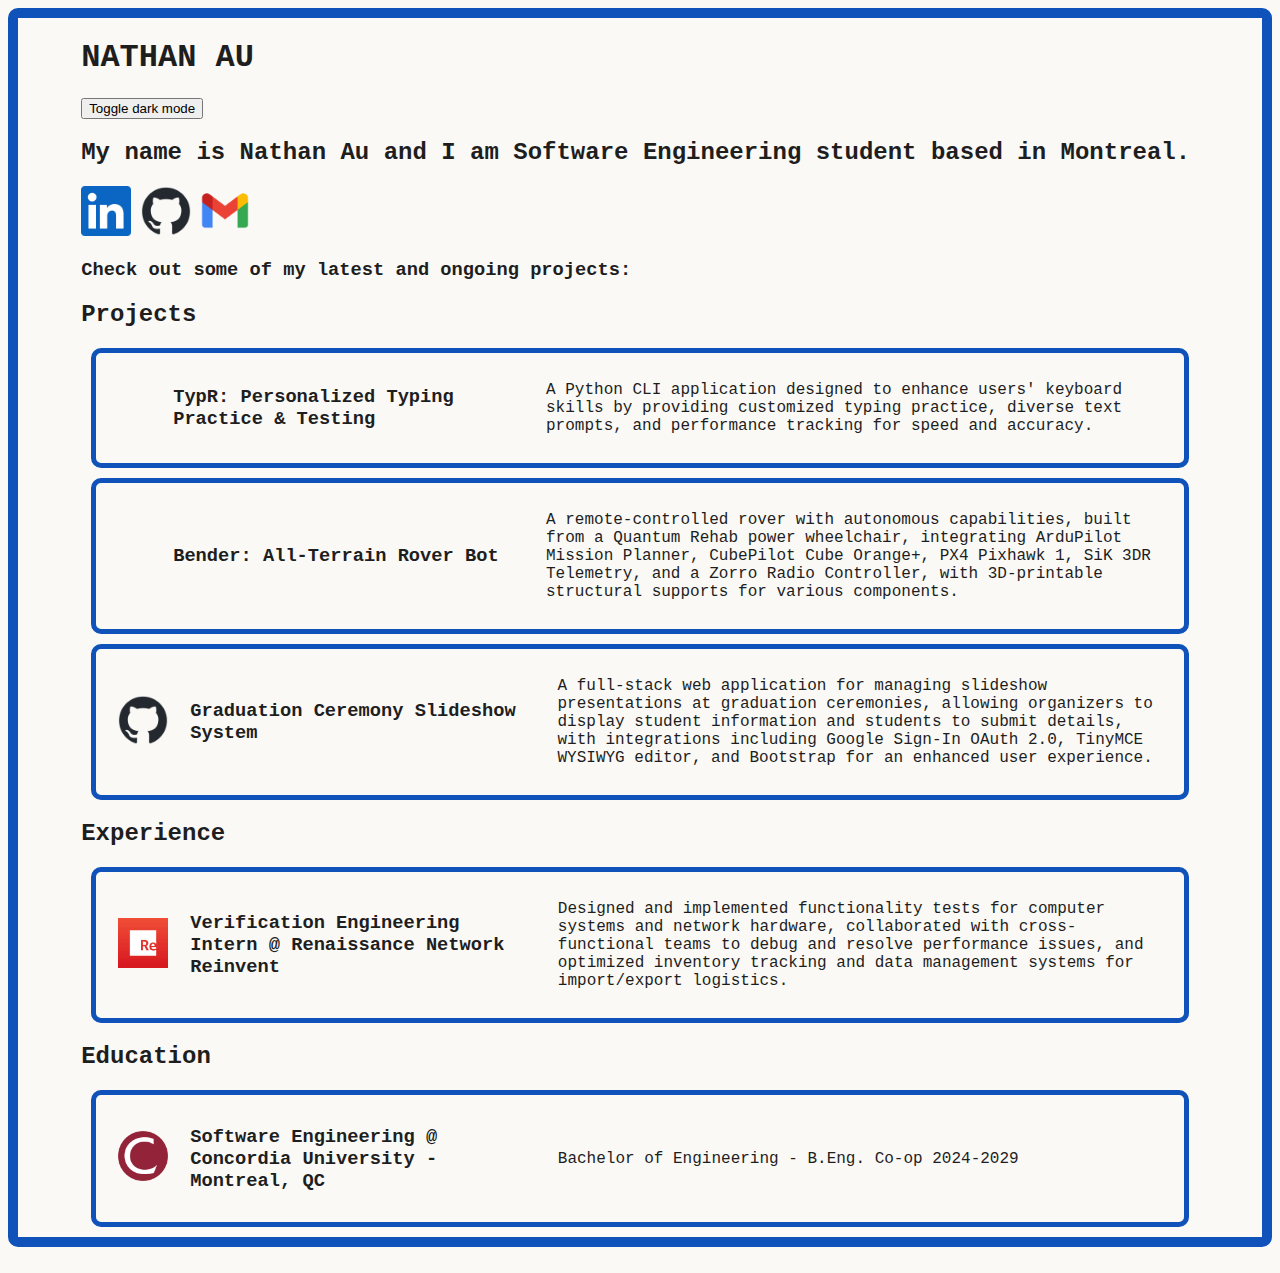
==== index.html @ 5b76ae6b "Rename home.html to index.html" ====
<!DOCTYPE html>
<html>
<head>
    <title>Nathan Au</title>
    <link rel="stylesheet" href="style.css">
    <script src="script.js"></script> 
    <link rel="icon" type="image/x-icon" href="./assets/chickengrass.png">
</head>
    <body>   
        <div class="portfolio-container">
            <div id="email-overlay" onclick="hideEmailOverlay()"></div>
            <div id="email-envelope">
                <p>Nathan Au</p>
                <p>im.nathanau@gmail.com</p>
                <p>Montreal, Quebec, Canada</p>
            </div>
        
            <h1>NATHAN AU</h1> 
            <button class="" onclick="toggleDarkMode()">Toggle dark mode</button>

            <h2>My name is Nathan Au and I am Software Engineering student based in Montreal.</h2>
        
            
            <a class="logo-link" href="https://www.linkedin.com/in/-nathanau/" target="_blank">
                <img class="logo" src="./assets/linkedin_logo.png" alt="LinkedIn">
            </a>
            <a class="logo-link" href="https://github.com/nathan-au" target="_blank">
                <img class="logo invertible-logo" src="./assets/github_logo.png" alt="GitHub">
            </a>
            <a onclick="showEmailOverlay()">
                <img class="logo" src="./assets/gmail_logo.png" alt="Gmail">
            </a>
            <!-- <hr> -->            
             
            <h3>Check out some of my latest and ongoing projects:</h3>

            <h2>Projects</h2>
            <div class="card">
                <table>
                    <tr>
                        <td class="logo-table-cell">
                            <!-- <a href="https://github.com/nathan-au/grad-d" target="_blank">
                                <img class="logo invertible-logo" src="./assets/github_logo.png" alt="GitHub">
                            </a> -->
                        </td>
                        <td class="title-table-cell">
                            <h3>TypR: Personalized Typing Practice & Testing</h3>

                        </td>
                        <td class="description-table-cell">
                            <p>A Python CLI application designed to enhance users' keyboard skills by providing customized typing practice, diverse text prompts, and performance tracking for speed and accuracy.</p>
                        </td>
                    </tr>
                </table>
            </div>
            <div class="card">
                <table>
                    <tr>
                        <td class="logo-table-cell">
                            <!-- <a href="https://github.com/nathan-au/grad-d" target="_blank">
                                <img class="logo invertible-logo" src="./assets/github_logo.png" alt="GitHub">
                            </a> -->
                        </td>
                        <td class="title-table-cell">
                            <h3>Bender: All-Terrain Rover Bot</h3>

                        </td>
                        <td class="description-table-cell">
                            <p>A remote-controlled rover with autonomous capabilities, built from a Quantum Rehab power wheelchair, integrating ArduPilot Mission Planner, CubePilot Cube Orange+, PX4 Pixhawk 1, SiK 3DR Telemetry, and a Zorro Radio Controller, with 3D-printable structural supports for various components.</p>
                        </td>
                    </tr>
                </table>
            </div>
            <div class="card">
                <table>
                    <tr>
                        <td class="logo-table-cell">
                            <a href="https://github.com/nathan-au/grad-d" target="_blank">
                                <img class="logo invertible-logo" src="./assets/github_logo.png" alt="GitHub">
                            </a>
                        </td>
                        <td class="title-table-cell">
                            <h3>Graduation Ceremony Slideshow System</h3>

                        </td>
                        <td class="description-table-cell">
                            <p>A full-stack web application for managing slideshow presentations at graduation ceremonies, allowing organizers to display student information and students to submit details, with integrations including Google Sign-In OAuth 2.0, TinyMCE WYSIWYG editor, and Bootstrap for an enhanced user experience.</p>
                        </td>
                    </tr>
                </table>
                
                
            </div>

            <h2>Experience</h2>
            <div class="card">
                <table>
                    <tr>
                        <td class="logo-table-cell">
                            <img class="logo" src="./assets/renRNS_logo.jpg" alt="Renaissance Network Reinvent">
                        </td>
                        <td class="title-table-cell">
                            <h3>Verification Engineering Intern @ Renaissance Network Reinvent</h3>
                        </td>
                        <td class="description-table-cell">
                            <p>Designed and implemented functionality tests for computer systems and network hardware, collaborated with cross-functional teams to debug and resolve performance issues, and optimized inventory tracking and data management systems for import/export logistics.</p>
                        </td>
                    </tr>
                </table>
            </div>

            
            <h2>Education</h2>
            <div class="card">
                <table>
                    <tr>
                        <td class="logo-table-cell">
                            <img class="logo" src="./assets/concordia_logo.png" alt="Concordia University">
                        </td>
                        <td class="title-table-cell">
                            <h3>Software Engineering @ Concordia University - Montreal, QC</h3>
                        </td>
                        <td class="description-table-cell">
                            <p>Bachelor of Engineering - B.Eng. Co-op 2024-2029</p>
                        </td>
                    </tr>
                </table>
            </div>

            

        </div>         
        
    </body>
</html>
---- style.css ----
body {
    font-family: "Lucida Console", monospace;
    background-color: #FAF9F6; 
    color: #1E1E1E;
    /* transition: background-color 1s ease, color 1s ease; */

}



body.overlay-active *:not(#email-overlay):not(#email-envelope) {
    pointer-events: none;
    transition: 0s;
    user-select: none;

}

body.overlay-active{
    overflow: hidden;
}

.portfolio-container {
    padding-left: 5%;
    padding-right: 5%;
    border: 10px solid #0F52BA;
    border-radius: 10px;

}

.body-dark-mode {
    background-color: #1E1E1E;
    color: #FAF9F6;


}

.invert-colors {
    filter: invert(100%);

}

.logo-link {
    text-decoration: none;
}

.card {
    border: 5px solid #0F52BA;
    margin: 10px;
    padding-left: 10px;
    padding-right: 10px;
    transition: 0.5s;
    border-radius: 10px;
    /* transition: background-color 1s ease, color 1s ease; */


}

.container-dark-mode {
    border: 5px solid #FAF9F6;

}

.card:hover {
    /* border: 10px solid red; */
    transform: scale(1.025);
}

.email-button {
    border: none;
    background-color: transparent;
    cursor: pointer;
}

#email-envelope {
    position: fixed;
    /* padding: 200px; */
    background-color: #FAF9F6;
    border: 5px solid #0F52BA;
    color: #1E1E1E;
    border-radius: 10px;
    display: none;
    top: 50%;
    left: 50%;    
    transform: translate(-50%, -50%);
    pointer-events: auto;
    user-select: all;
    width: 50%;
    height: 30%;
    padding: 20px;
    text-align: center;


}

.logo {
    width: 50px;
    height: 50px;
    transition: 0.5s;
    cursor: pointer;

    
}
.logo:hover {
    transform: scale(1.1);
}
/* .logo:active {
    transition: none;
    transform: scale(1);
} */
/* hr {
    border: 3px solid #1E1E1E;
} */

td {
    padding: 10px;
}

.logo-table-cell {
    width: 5%;
}
.title-table-cell {
    width: 35%;
}
.description-table-cell {
    width: 60%;
}

#email-overlay {
    position: fixed;
    width: 100%;
    height: 100%;
    top: 0;
    left: 0;
    background-color: rgba(0,0,0,0.5);
    display: none;
    pointer-events: auto;
    user-select: auto;
}
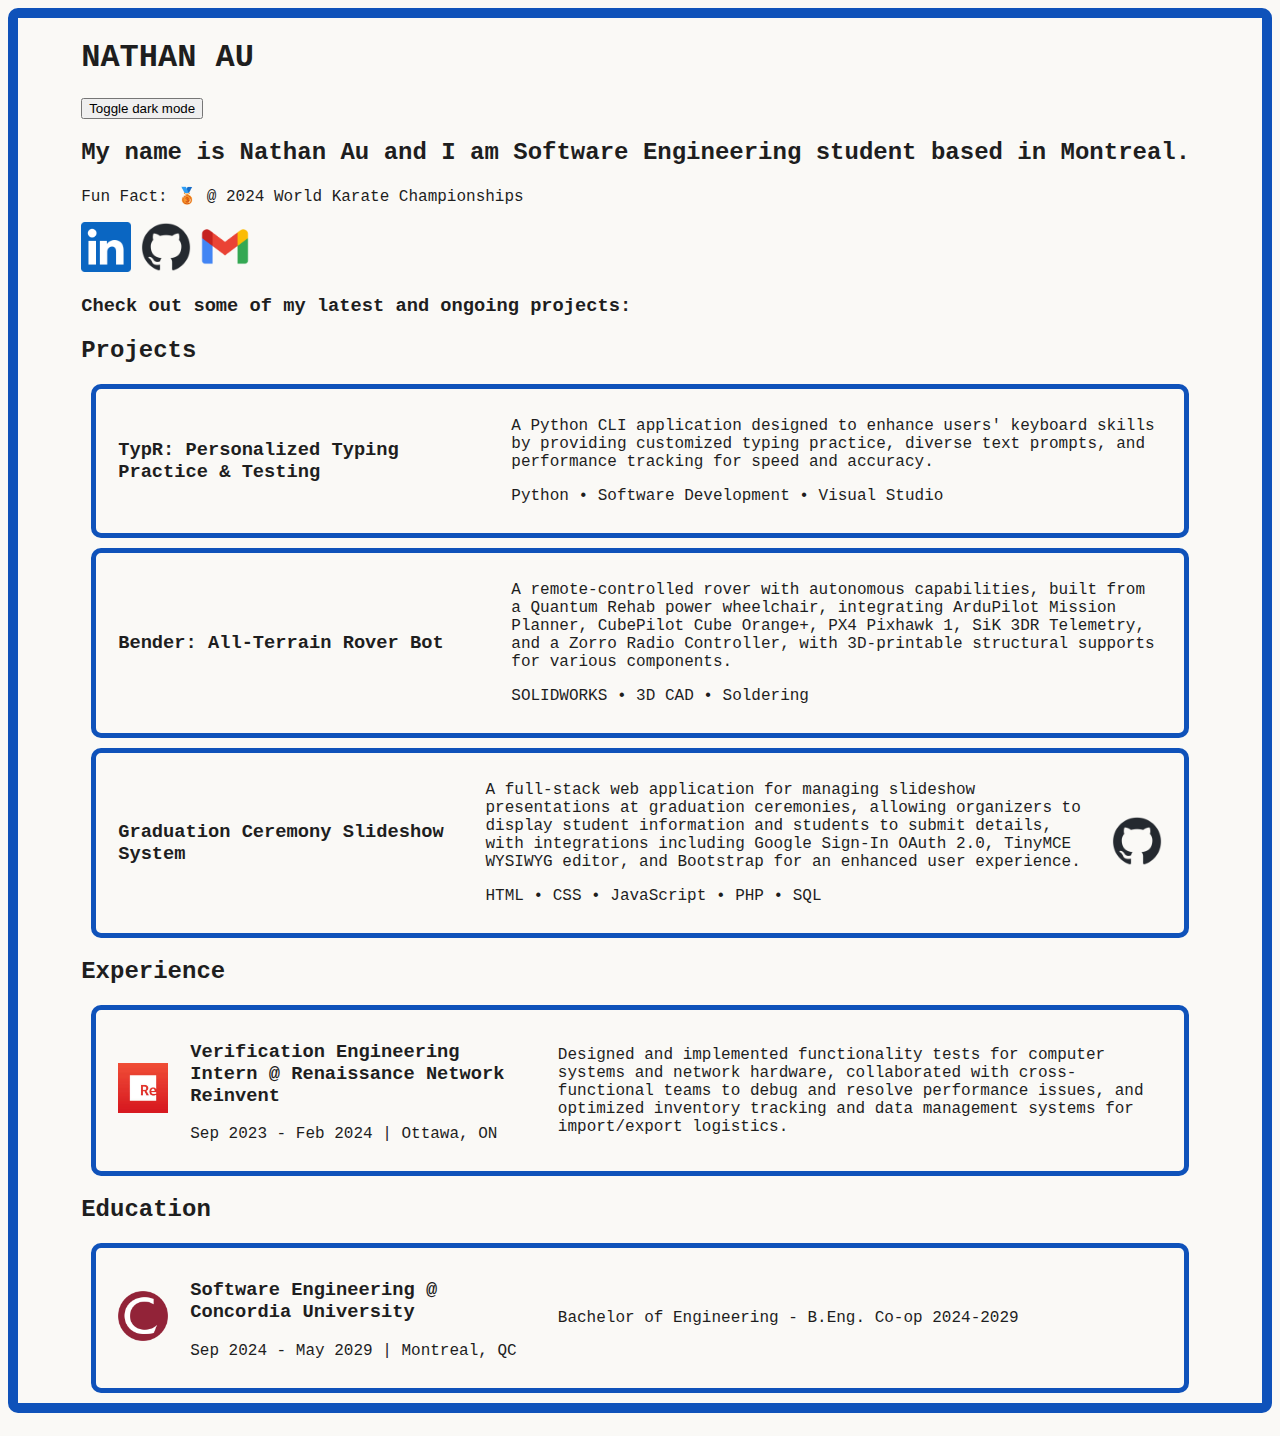
==== commit a2efbd42: "sync" ====
--- a/index.html
+++ b/index.html
@@ -19,36 +19,31 @@
             <button class="" onclick="toggleDarkMode()">Toggle dark mode</button>
 
             <h2>My name is Nathan Au and I am Software Engineering student based in Montreal.</h2>
+            <p>Fun Fact: 🥉 @ 2024 World Karate Championships</p>
         
             
             <a class="logo-link" href="https://www.linkedin.com/in/-nathanau/" target="_blank">
-                <img class="logo" src="./assets/linkedin_logo.png" alt="LinkedIn">
+                <img class="logo clickable-logo" src="./assets/linkedin_logo.png" alt="LinkedIn">
             </a>
             <a class="logo-link" href="https://github.com/nathan-au" target="_blank">
-                <img class="logo invertible-logo" src="./assets/github_logo.png" alt="GitHub">
+                <img class="logo invertible-logo clickable-logo" src="./assets/github_logo.png" alt="GitHub">
             </a>
             <a onclick="showEmailOverlay()">
-                <img class="logo" src="./assets/gmail_logo.png" alt="Gmail">
+                <img class="logo clickable-logo" src="./assets/gmail_logo.png" alt="Gmail">
             </a>
-            <!-- <hr> -->            
-             
+
             <h3>Check out some of my latest and ongoing projects:</h3>
 
             <h2>Projects</h2>
             <div class="card">
                 <table>
                     <tr>
-                        <td class="logo-table-cell">
-                            <!-- <a href="https://github.com/nathan-au/grad-d" target="_blank">
-                                <img class="logo invertible-logo" src="./assets/github_logo.png" alt="GitHub">
-                            </a> -->
-                        </td>
                         <td class="title-table-cell">
                             <h3>TypR: Personalized Typing Practice & Testing</h3>
-
                         </td>
                         <td class="description-table-cell">
                             <p>A Python CLI application designed to enhance users' keyboard skills by providing customized typing practice, diverse text prompts, and performance tracking for speed and accuracy.</p>
+                            <p>Python &bull; Software Development &bull; Visual Studio</p>
                         </td>
                     </tr>
                 </table>
@@ -56,17 +51,14 @@
             <div class="card">
                 <table>
                     <tr>
-                        <td class="logo-table-cell">
-                            <!-- <a href="https://github.com/nathan-au/grad-d" target="_blank">
-                                <img class="logo invertible-logo" src="./assets/github_logo.png" alt="GitHub">
-                            </a> -->
-                        </td>
+                        
                         <td class="title-table-cell">
                             <h3>Bender: All-Terrain Rover Bot</h3>
 
                         </td>
                         <td class="description-table-cell">
                             <p>A remote-controlled rover with autonomous capabilities, built from a Quantum Rehab power wheelchair, integrating ArduPilot Mission Planner, CubePilot Cube Orange+, PX4 Pixhawk 1, SiK 3DR Telemetry, and a Zorro Radio Controller, with 3D-printable structural supports for various components.</p>
+                            <p>SOLIDWORKS &bull; 3D CAD &bull; Soldering</p>
                         </td>
                     </tr>
                 </table>
@@ -74,17 +66,19 @@
             <div class="card">
                 <table>
                     <tr>
-                        <td class="logo-table-cell">
-                            <a href="https://github.com/nathan-au/grad-d" target="_blank">
-                                <img class="logo invertible-logo" src="./assets/github_logo.png" alt="GitHub">
-                            </a>
-                        </td>
+                        
                         <td class="title-table-cell">
                             <h3>Graduation Ceremony Slideshow System</h3>
 
                         </td>
                         <td class="description-table-cell">
                             <p>A full-stack web application for managing slideshow presentations at graduation ceremonies, allowing organizers to display student information and students to submit details, with integrations including Google Sign-In OAuth 2.0, TinyMCE WYSIWYG editor, and Bootstrap for an enhanced user experience.</p>
+                            <p>HTML &bull; CSS &bull; JavaScript &bull; PHP &bull; SQL</p>
+                        </td>
+                        <td class="logo-table-cell">
+                            <a href="https://github.com/nathan-au/grad-d" target="_blank">
+                                <img class="logo invertible-logo" src="./assets/github_logo.png" alt="GitHub">
+                            </a>
                         </td>
                     </tr>
                 </table>
@@ -101,6 +95,9 @@
                         </td>
                         <td class="title-table-cell">
                             <h3>Verification Engineering Intern @ Renaissance Network Reinvent</h3>
+                            <p>Sep 2023 - Feb 2024 | Ottawa, ON</p>
+
+
                         </td>
                         <td class="description-table-cell">
                             <p>Designed and implemented functionality tests for computer systems and network hardware, collaborated with cross-functional teams to debug and resolve performance issues, and optimized inventory tracking and data management systems for import/export logistics.</p>
@@ -118,7 +115,8 @@
                             <img class="logo" src="./assets/concordia_logo.png" alt="Concordia University">
                         </td>
                         <td class="title-table-cell">
-                            <h3>Software Engineering @ Concordia University - Montreal, QC</h3>
+                            <h3>Software Engineering @ Concordia University</h3>
+                            <p>Sep 2024 - May 2029 | Montreal, QC</p>
                         </td>
                         <td class="description-table-cell">
                             <p>Bachelor of Engineering - B.Eng. Co-op 2024-2029</p>
--- a/style.css
+++ b/style.css
@@ -61,14 +61,8 @@
 }
 
 .card:hover {
-    /* border: 10px solid red; */
+    border: 10px solid red;
     transform: scale(1.025);
-}
-
-.email-button {
-    border: none;
-    background-color: transparent;
-    cursor: pointer;
 }
 
 #email-envelope {
@@ -96,20 +90,12 @@
     width: 50px;
     height: 50px;
     transition: 0.5s;
-    cursor: pointer;
+    cursor: pointer;    
+}
+.clickable-logo:hover{
+    transform: scale(1.1);
 
-    
 }
-.logo:hover {
-    transform: scale(1.1);
-}
-/* .logo:active {
-    transition: none;
-    transform: scale(1);
-} */
-/* hr {
-    border: 3px solid #1E1E1E;
-} */
 
 td {
     padding: 10px;
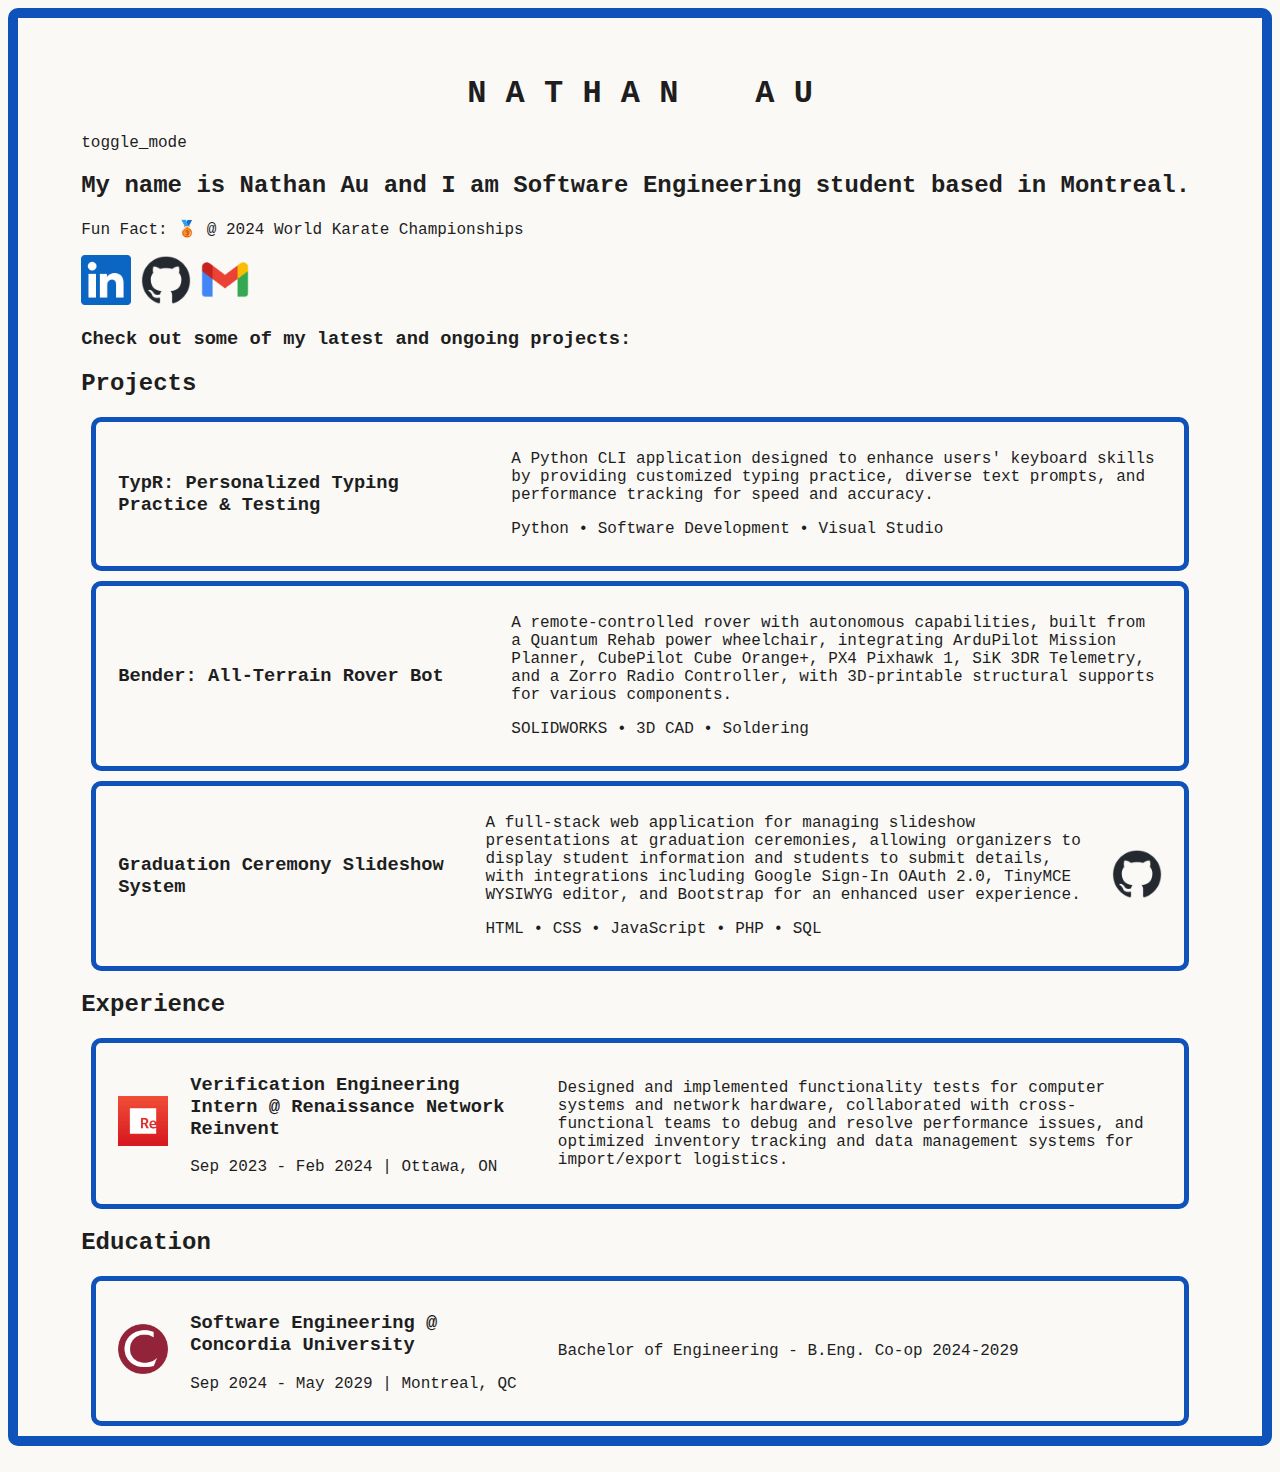
==== commit 01adf06a: "commit" ====
--- a/index.html
+++ b/index.html
@@ -14,12 +14,13 @@
                 <p>im.nathanau@gmail.com</p>
                 <p>Montreal, Quebec, Canada</p>
             </div>
-        
-            <h1>NATHAN AU</h1> 
-            <button class="" onclick="toggleDarkMode()">Toggle dark mode</button>
+            <br>
+            <br>
+            <h1 style="text-align: center;">N A T H A N&nbsp; &nbsp; A U</h1> 
+            <a class="dark-mode-toggle" onclick="toggleDarkMode()">toggle_mode</a>
 
             <h2>My name is Nathan Au and I am Software Engineering student based in Montreal.</h2>
-            <p>Fun Fact: 🥉 @ 2024 World Karate Championships</p>
+            <p >Fun Fact: 🥉 @ 2024 World Karate Championships</p>
         
             
             <a class="logo-link" href="https://www.linkedin.com/in/-nathanau/" target="_blank">
@@ -77,7 +78,7 @@
                         </td>
                         <td class="logo-table-cell">
                             <a href="https://github.com/nathan-au/grad-d" target="_blank">
-                                <img class="logo invertible-logo" src="./assets/github_logo.png" alt="GitHub">
+                                <img class="logo clickable-logo invertible-logo" src="./assets/github_logo.png" alt="GitHub">
                             </a>
                         </td>
                     </tr>
--- a/style.css
+++ b/style.css
@@ -2,21 +2,15 @@
     font-family: "Lucida Console", monospace;
     background-color: #FAF9F6; 
     color: #1E1E1E;
-    /* transition: background-color 1s ease, color 1s ease; */
+    transition: background-color 1s ease, color 1s ease;
 
 }
 
+.body-dark-mode {
+    background-color: #1E1E1E;
+    color: #FAF9F6;
+    transition: background-color 1s ease, color 1s ease;
 
-
-body.overlay-active *:not(#email-overlay):not(#email-envelope) {
-    pointer-events: none;
-    transition: 0s;
-    user-select: none;
-
-}
-
-body.overlay-active{
-    overflow: hidden;
 }
 
 .portfolio-container {
@@ -27,74 +21,60 @@
 
 }
 
-.body-dark-mode {
-    background-color: #1E1E1E;
-    color: #FAF9F6;
+.invert-colors {
+    filter: invert(100%);
+}
 
 
-}
-
-.invert-colors {
-    filter: invert(100%);
-
-}
-
-.logo-link {
-    text-decoration: none;
-}
 
 .card {
     border: 5px solid #0F52BA;
     margin: 10px;
     padding-left: 10px;
     padding-right: 10px;
-    transition: 0.5s;
+    /* transition: 0.5s; */
     border-radius: 10px;
-    /* transition: background-color 1s ease, color 1s ease; */
-
+    
+    /* animation-name: blackWhite;
+    animation-iteration-count: infinite;
+    animation-duration: 5s; */
 
 }
 
-.container-dark-mode {
-    border: 5px solid #FAF9F6;
+/* @keyframes blackWhite {  
+    from {  
+        border-color: #0F52BA;  
+    }
+    to {  
+        border-color: #c019a7;  
+    }
+} */
 
+.card-dark-mode {
+    /* border: 5px solid #FAF9F6; */
 }
 
 .card:hover {
-    border: 10px solid red;
     transform: scale(1.025);
-}
-
-#email-envelope {
-    position: fixed;
-    /* padding: 200px; */
-    background-color: #FAF9F6;
-    border: 5px solid #0F52BA;
-    color: #1E1E1E;
-    border-radius: 10px;
-    display: none;
-    top: 50%;
-    left: 50%;    
-    transform: translate(-50%, -50%);
-    pointer-events: auto;
-    user-select: all;
-    width: 50%;
-    height: 30%;
-    padding: 20px;
-    text-align: center;
-
-
 }
 
 .logo {
     width: 50px;
     height: 50px;
     transition: 0.5s;
-    cursor: pointer;    
+
 }
 .clickable-logo:hover{
+
+    cursor: pointer;    
     transform: scale(1.1);
+}
+.logo-link {
+    text-decoration: none;
+}
 
+.dark-mode-toggle {
+    
 }
 
 td {
@@ -121,4 +101,34 @@
     display: none;
     pointer-events: auto;
     user-select: auto;
-}+}
+
+#email-envelope {
+    position: fixed;
+    background-color: #FAF9F6;
+    border: 5px solid #0F52BA;
+    color: #1E1E1E;
+    border-radius: 10px;
+    display: none;
+    top: 50%;
+    left: 50%;    
+    transform: translate(-50%, -50%);
+    pointer-events: auto;
+    user-select: all;
+    width: 50%;
+    height: 30%;
+    padding: 20px;
+    text-align: center;
+}
+
+body.email-overlay-active *:not(#email-overlay):not(#email-envelope) {
+    pointer-events: none;
+    transition: 0s;
+    user-select: none;
+
+}
+
+body.email-overlay-active{
+    overflow: hidden;
+}
+
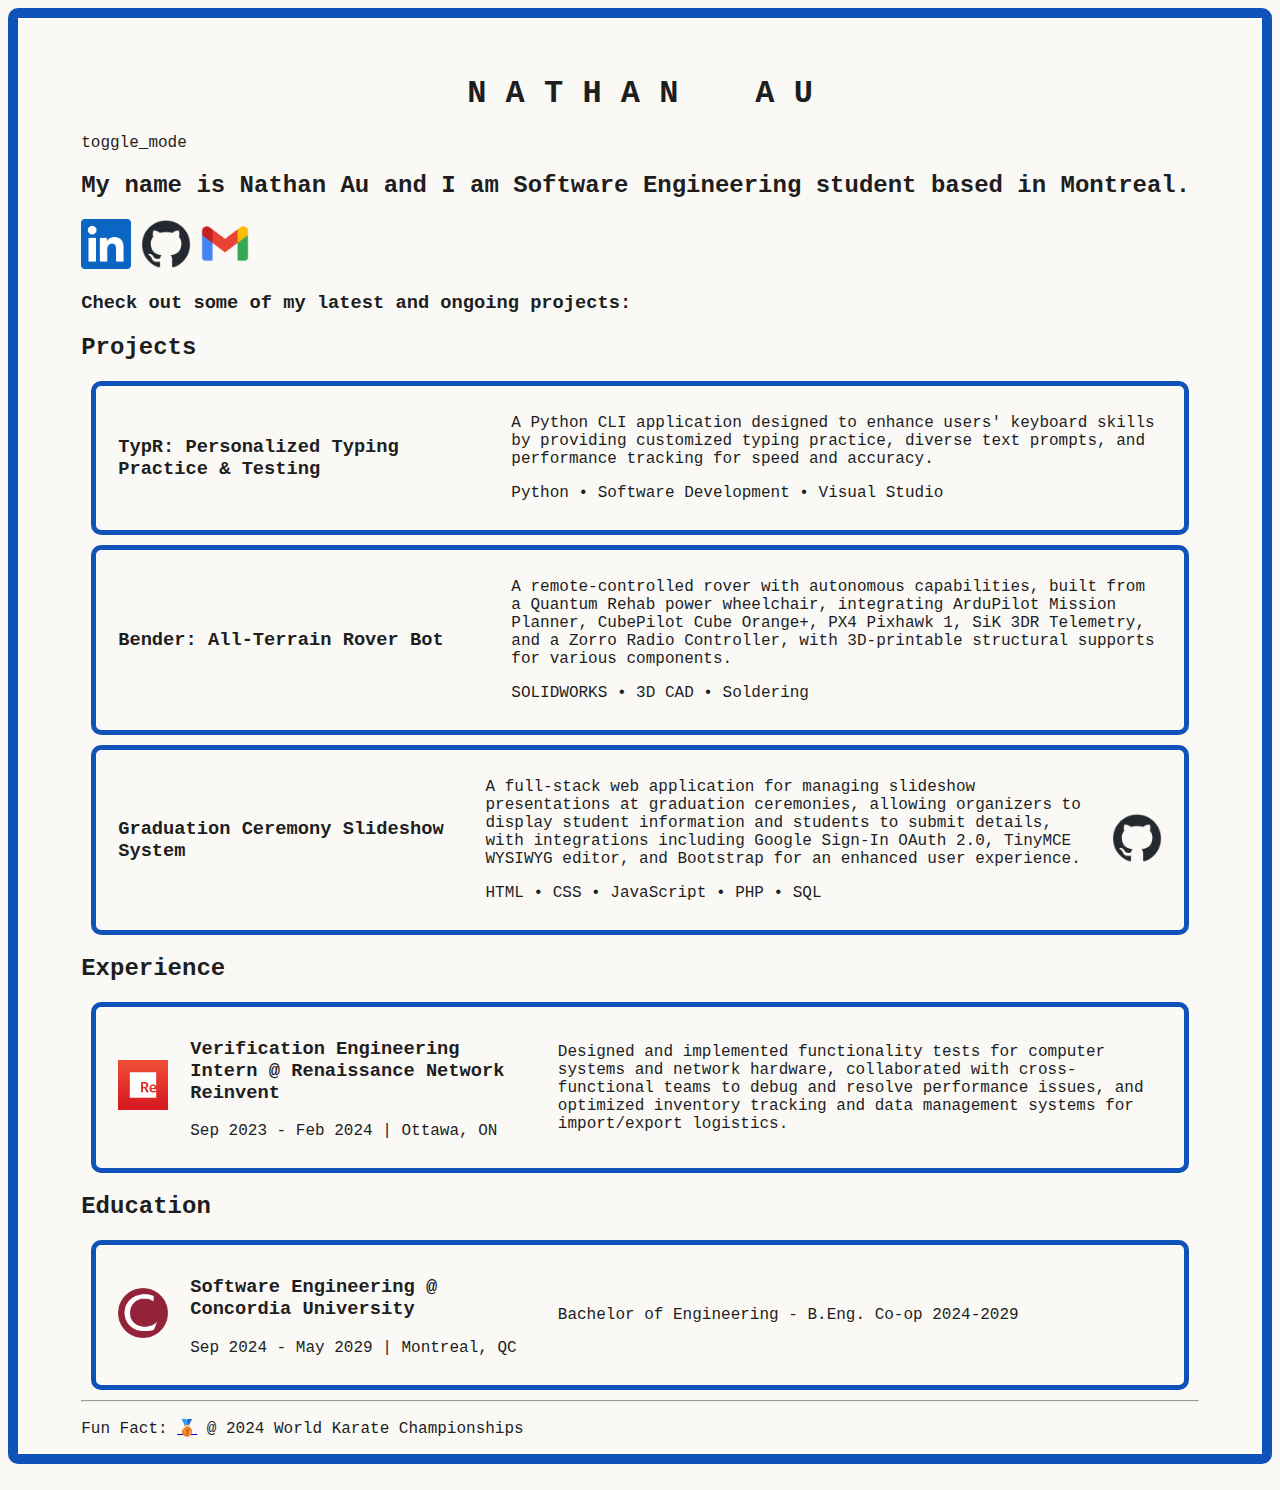
==== commit 58c8fb49: "push" ====
--- a/index.html
+++ b/index.html
@@ -20,7 +20,6 @@
             <a class="dark-mode-toggle" onclick="toggleDarkMode()">toggle_mode</a>
 
             <h2>My name is Nathan Au and I am Software Engineering student based in Montreal.</h2>
-            <p >Fun Fact: 🥉 @ 2024 World Karate Championships</p>
         
             
             <a class="logo-link" href="https://www.linkedin.com/in/-nathanau/" target="_blank">
@@ -125,8 +124,9 @@
                     </tr>
                 </table>
             </div>
+            <hr>
+            <p>Fun Fact: <a href="./assets/worlds.jpg" target="_blank">🥉</a> @ 2024 World Karate Championships</p>
 
-            
 
         </div>         
         
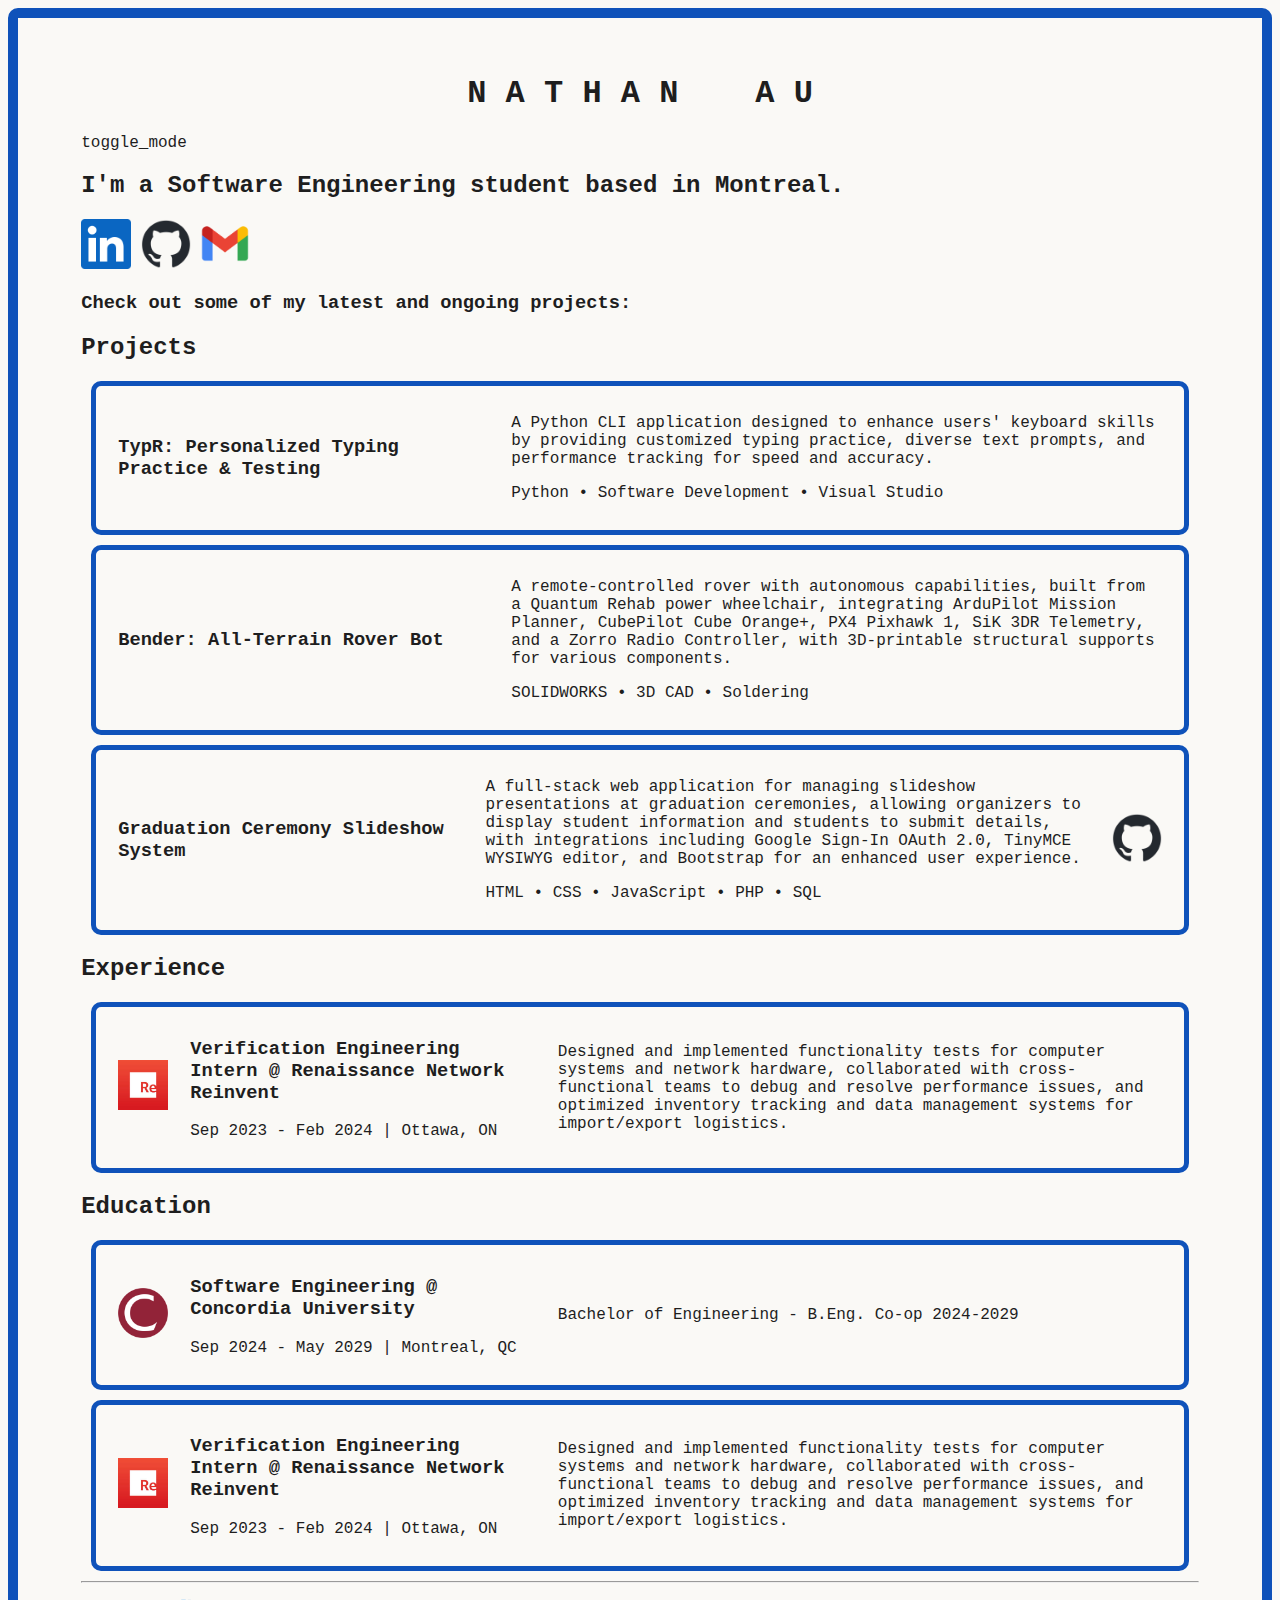
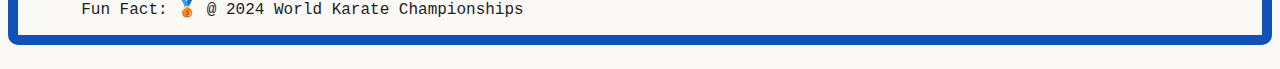
==== commit a4532b12: "changes" ====
--- a/index.html
+++ b/index.html
@@ -17,15 +17,15 @@
             <br>
             <br>
             <h1 style="text-align: center;">N A T H A N&nbsp; &nbsp; A U</h1> 
-            <a class="dark-mode-toggle" onclick="toggleDarkMode()">toggle_mode</a>
+            <a onclick="toggleDarkMode()">toggle_mode</a>
 
-            <h2>My name is Nathan Au and I am Software Engineering student based in Montreal.</h2>
+            <h2>I'm a Software Engineering student based in Montreal.</h2>
         
             
-            <a class="logo-link" href="https://www.linkedin.com/in/-nathanau/" target="_blank">
+            <a class="remove-text-decoration" href="https://www.linkedin.com/in/-nathanau/" target="_blank">
                 <img class="logo clickable-logo" src="./assets/linkedin_logo.png" alt="LinkedIn">
             </a>
-            <a class="logo-link" href="https://github.com/nathan-au" target="_blank">
+            <a class="remove-text-decoration" href="https://github.com/nathan-au" target="_blank">
                 <img class="logo invertible-logo clickable-logo" src="./assets/github_logo.png" alt="GitHub">
             </a>
             <a onclick="showEmailOverlay()">
@@ -51,10 +51,8 @@
             <div class="card">
                 <table>
                     <tr>
-                        
                         <td class="title-table-cell">
                             <h3>Bender: All-Terrain Rover Bot</h3>
-
                         </td>
                         <td class="description-table-cell">
                             <p>A remote-controlled rover with autonomous capabilities, built from a Quantum Rehab power wheelchair, integrating ArduPilot Mission Planner, CubePilot Cube Orange+, PX4 Pixhawk 1, SiK 3DR Telemetry, and a Zorro Radio Controller, with 3D-printable structural supports for various components.</p>
@@ -66,10 +64,8 @@
             <div class="card">
                 <table>
                     <tr>
-                        
                         <td class="title-table-cell">
                             <h3>Graduation Ceremony Slideshow System</h3>
-
                         </td>
                         <td class="description-table-cell">
                             <p>A full-stack web application for managing slideshow presentations at graduation ceremonies, allowing organizers to display student information and students to submit details, with integrations including Google Sign-In OAuth 2.0, TinyMCE WYSIWYG editor, and Bootstrap for an enhanced user experience.</p>
@@ -82,8 +78,6 @@
                         </td>
                     </tr>
                 </table>
-                
-                
             </div>
 
             <h2>Experience</h2>
@@ -96,8 +90,6 @@
                         <td class="title-table-cell">
                             <h3>Verification Engineering Intern @ Renaissance Network Reinvent</h3>
                             <p>Sep 2023 - Feb 2024 | Ottawa, ON</p>
-
-
                         </td>
                         <td class="description-table-cell">
                             <p>Designed and implemented functionality tests for computer systems and network hardware, collaborated with cross-functional teams to debug and resolve performance issues, and optimized inventory tracking and data management systems for import/export logistics.</p>
@@ -105,7 +97,6 @@
                     </tr>
                 </table>
             </div>
-
             
             <h2>Education</h2>
             <div class="card">
@@ -124,11 +115,24 @@
                     </tr>
                 </table>
             </div>
+            <div class="card">
+                <table>
+                    <tr>
+                        <td class="logo-table-cell">
+                            <img class="logo" src="./assets/renRNS_logo.jpg" alt="Renaissance Network Reinvent">
+                        </td>
+                        <td class="title-table-cell">
+                            <h3>Verification Engineering Intern @ Renaissance Network Reinvent</h3>
+                            <p>Sep 2023 - Feb 2024 | Ottawa, ON</p>
+                        </td>
+                        <td class="description-table-cell">
+                            <p>Designed and implemented functionality tests for computer systems and network hardware, collaborated with cross-functional teams to debug and resolve performance issues, and optimized inventory tracking and data management systems for import/export logistics.</p>
+                        </td>
+                    </tr>
+                </table>
+            </div>
             <hr>
-            <p>Fun Fact: <a href="./assets/worlds.jpg" target="_blank">🥉</a> @ 2024 World Karate Championships</p>
-
-
+            <p>Fun Fact: <a class="remove-text-decoration" href="./assets/worlds.jpg" target="_blank">🥉</a> @ 2024 World Karate Championships</p>
         </div>         
-        
     </body>
 </html>
--- a/style.css
+++ b/style.css
@@ -3,7 +3,6 @@
     background-color: #FAF9F6; 
     color: #1E1E1E;
     transition: background-color 1s ease, color 1s ease;
-
 }
 
 .body-dark-mode {
@@ -24,8 +23,6 @@
 .invert-colors {
     filter: invert(100%);
 }
-
-
 
 .card {
     border: 5px solid #0F52BA;
@@ -50,9 +47,7 @@
     }
 } */
 
-.card-dark-mode {
-    /* border: 5px solid #FAF9F6; */
-}
+
 
 .card:hover {
     transform: scale(1.025);
@@ -69,12 +64,8 @@
     cursor: pointer;    
     transform: scale(1.1);
 }
-.logo-link {
+.remove-text-decoration {
     text-decoration: none;
-}
-
-.dark-mode-toggle {
-    
 }
 
 td {
@@ -125,10 +116,8 @@
     pointer-events: none;
     transition: 0s;
     user-select: none;
-
 }
 
 body.email-overlay-active{
     overflow: hidden;
 }
-
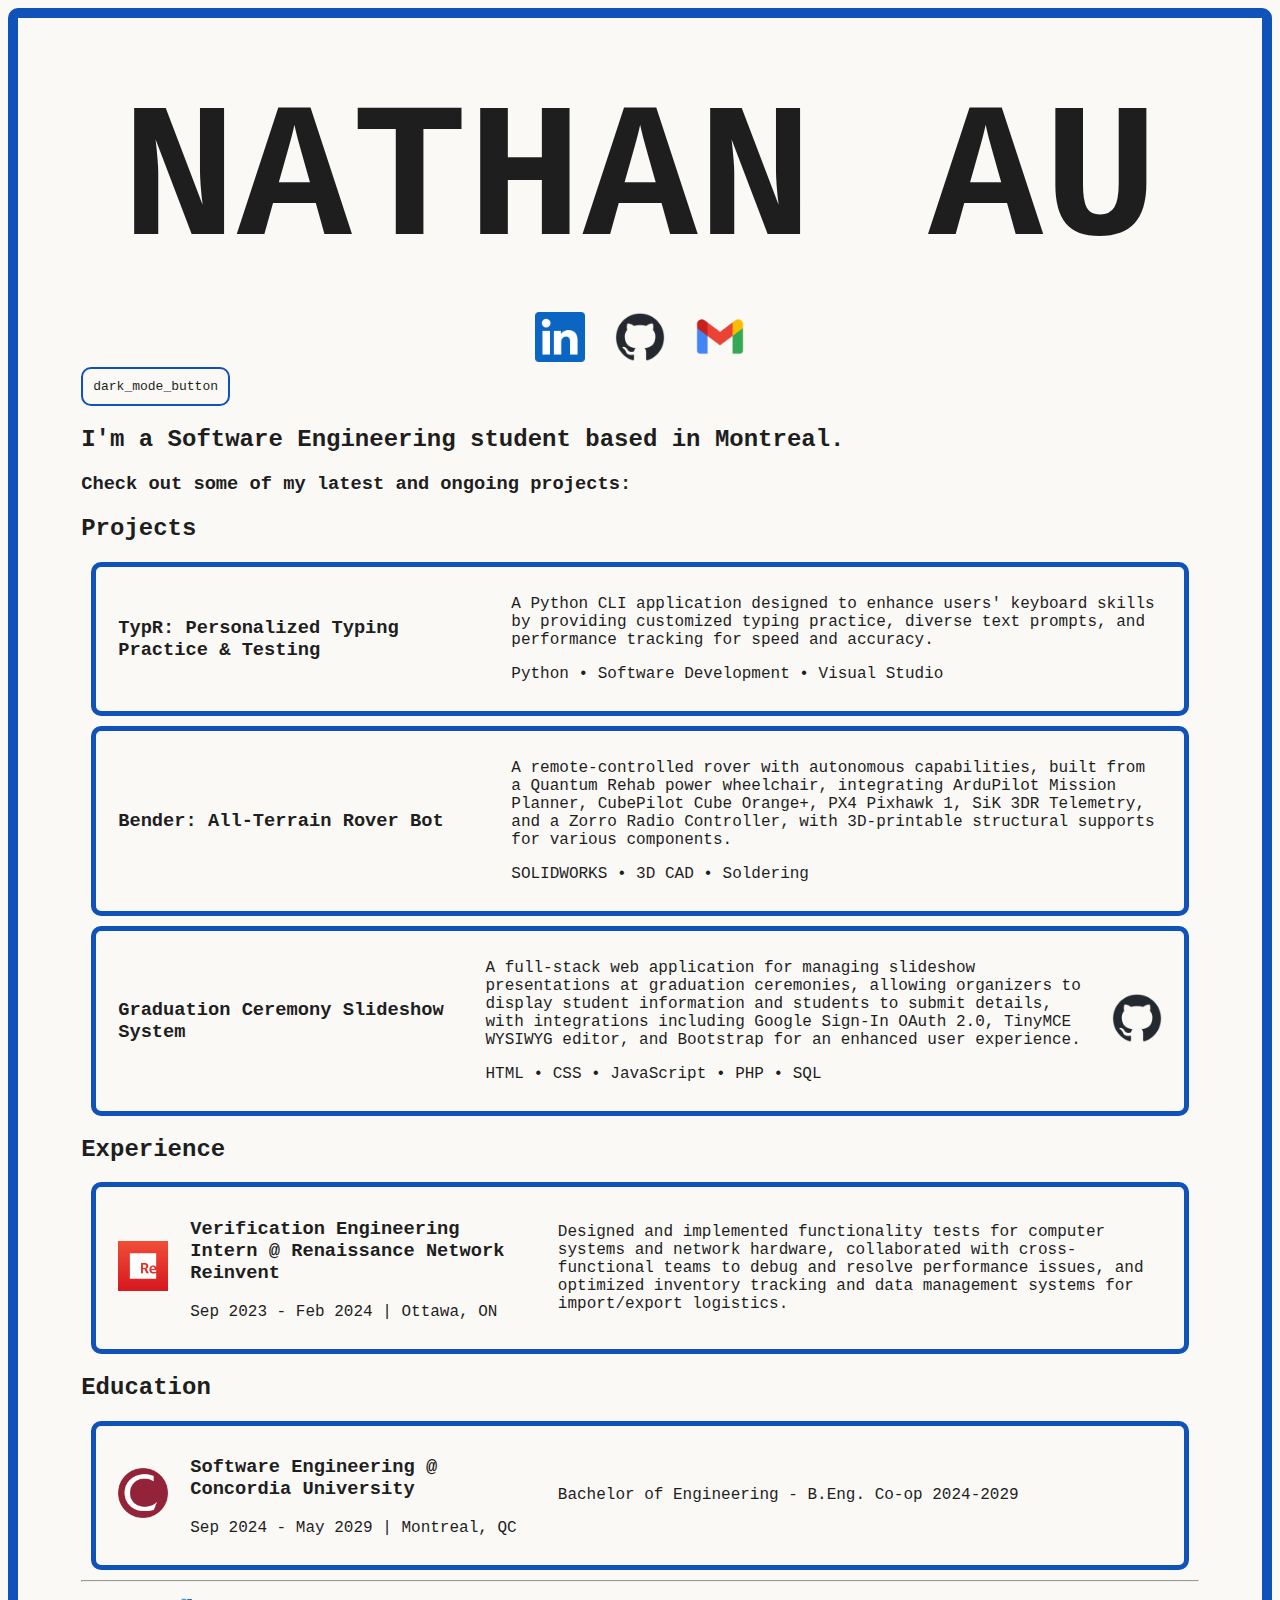
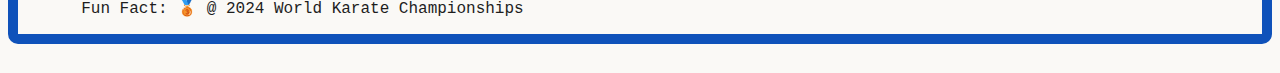
==== commit 094df7bf: "chickengrass" ====
--- a/index.html
+++ b/index.html
@@ -16,21 +16,32 @@
             </div>
             <br>
             <br>
-            <h1 style="text-align: center;">N A T H A N&nbsp; &nbsp; A U</h1> 
-            <a onclick="toggleDarkMode()">toggle_mode</a>
+            <h1 class="name-title">NATHAN AU</h1> 
+
+            <div class="links-container">
+                <a class="remove-text-decoration" href="https://www.linkedin.com/in/-nathanau/" target="_blank">
+                    <img class="logo clickable-logo" src="./assets/linkedin_logo.png" alt="LinkedIn">
+                </a>
+                <a class="remove-text-decoration" href="https://github.com/nathan-au" target="_blank">
+                    <img class="logo invertible-logo clickable-logo" src="./assets/github_logo.png" alt="GitHub">
+                </a>
+                <a onclick="showEmailOverlay()">
+                    <img class="logo clickable-logo" src="./assets/gmail_logo.png" alt="Gmail">
+                </a>
+            </div>
+
+            
+
+
+            <div class="toggle-dark-mode-button" onclick="toggleDarkMode()">
+                <div id="dark-mode-icon" class="">dark_mode_button</div>
+                <div id="light-mode-icon" class="hide-element">light_mode_button</div>
+            </div>
 
             <h2>I'm a Software Engineering student based in Montreal.</h2>
         
             
-            <a class="remove-text-decoration" href="https://www.linkedin.com/in/-nathanau/" target="_blank">
-                <img class="logo clickable-logo" src="./assets/linkedin_logo.png" alt="LinkedIn">
-            </a>
-            <a class="remove-text-decoration" href="https://github.com/nathan-au" target="_blank">
-                <img class="logo invertible-logo clickable-logo" src="./assets/github_logo.png" alt="GitHub">
-            </a>
-            <a onclick="showEmailOverlay()">
-                <img class="logo clickable-logo" src="./assets/gmail_logo.png" alt="Gmail">
-            </a>
+            
 
             <h3>Check out some of my latest and ongoing projects:</h3>
 
@@ -115,22 +126,6 @@
                     </tr>
                 </table>
             </div>
-            <div class="card">
-                <table>
-                    <tr>
-                        <td class="logo-table-cell">
-                            <img class="logo" src="./assets/renRNS_logo.jpg" alt="Renaissance Network Reinvent">
-                        </td>
-                        <td class="title-table-cell">
-                            <h3>Verification Engineering Intern @ Renaissance Network Reinvent</h3>
-                            <p>Sep 2023 - Feb 2024 | Ottawa, ON</p>
-                        </td>
-                        <td class="description-table-cell">
-                            <p>Designed and implemented functionality tests for computer systems and network hardware, collaborated with cross-functional teams to debug and resolve performance issues, and optimized inventory tracking and data management systems for import/export logistics.</p>
-                        </td>
-                    </tr>
-                </table>
-            </div>
             <hr>
             <p>Fun Fact: <a class="remove-text-decoration" href="./assets/worlds.jpg" target="_blank">🥉</a> @ 2024 World Karate Championships</p>
         </div>         
--- a/style.css
+++ b/style.css
@@ -8,8 +8,6 @@
 .body-dark-mode {
     background-color: #1E1E1E;
     color: #FAF9F6;
-    transition: background-color 1s ease, color 1s ease;
-
 }
 
 .portfolio-container {
@@ -20,8 +18,40 @@
 
 }
 
+.name-title {
+    font-size: 15vw; /* Adjust this value as needed */
+    text-align: center;
+    white-space: nowrap; /* Prevents line breaks */
+    margin: 0;
+    padding: 20px;
+}
+
+.links-container {
+    display: flex;
+    justify-content: center;
+    gap: 30px;
+}
+
 .invert-colors {
     filter: invert(100%);
+}
+
+.hide-element {
+    display: none;
+}
+
+.toggle-dark-mode-button {
+    border: 2.5px solid #0F52BA;
+    border-radius: 10px;
+    width: fit-content;
+    padding: 10px;
+    transition: transform 0.5s;
+    font-size: small;
+    text-align: center;
+}
+.toggle-dark-mode-button:hover {
+    transform: scale(1.1);
+    cursor: pointer;
 }
 
 .card {
@@ -29,7 +59,7 @@
     margin: 10px;
     padding-left: 10px;
     padding-right: 10px;
-    /* transition: 0.5s; */
+    transition: transform 1s ease-out;
     border-radius: 10px;
     
     /* animation-name: blackWhite;
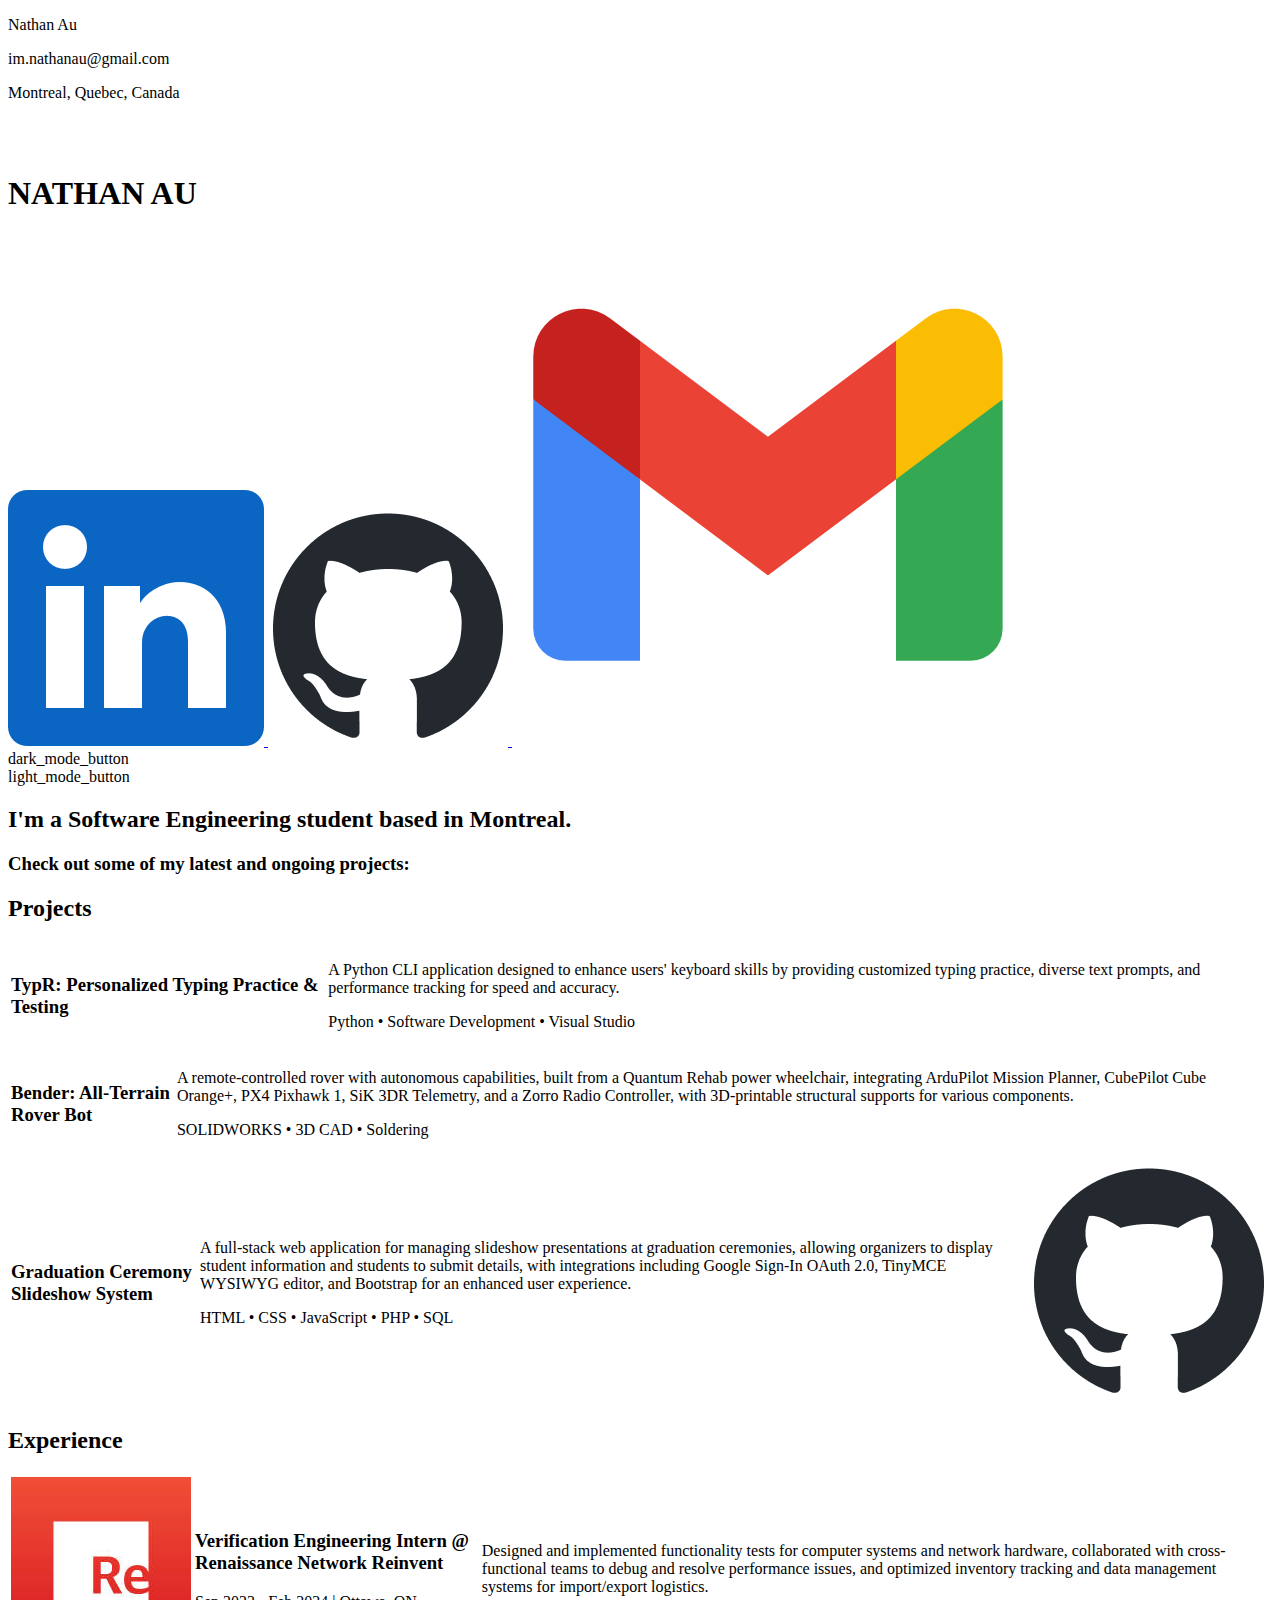
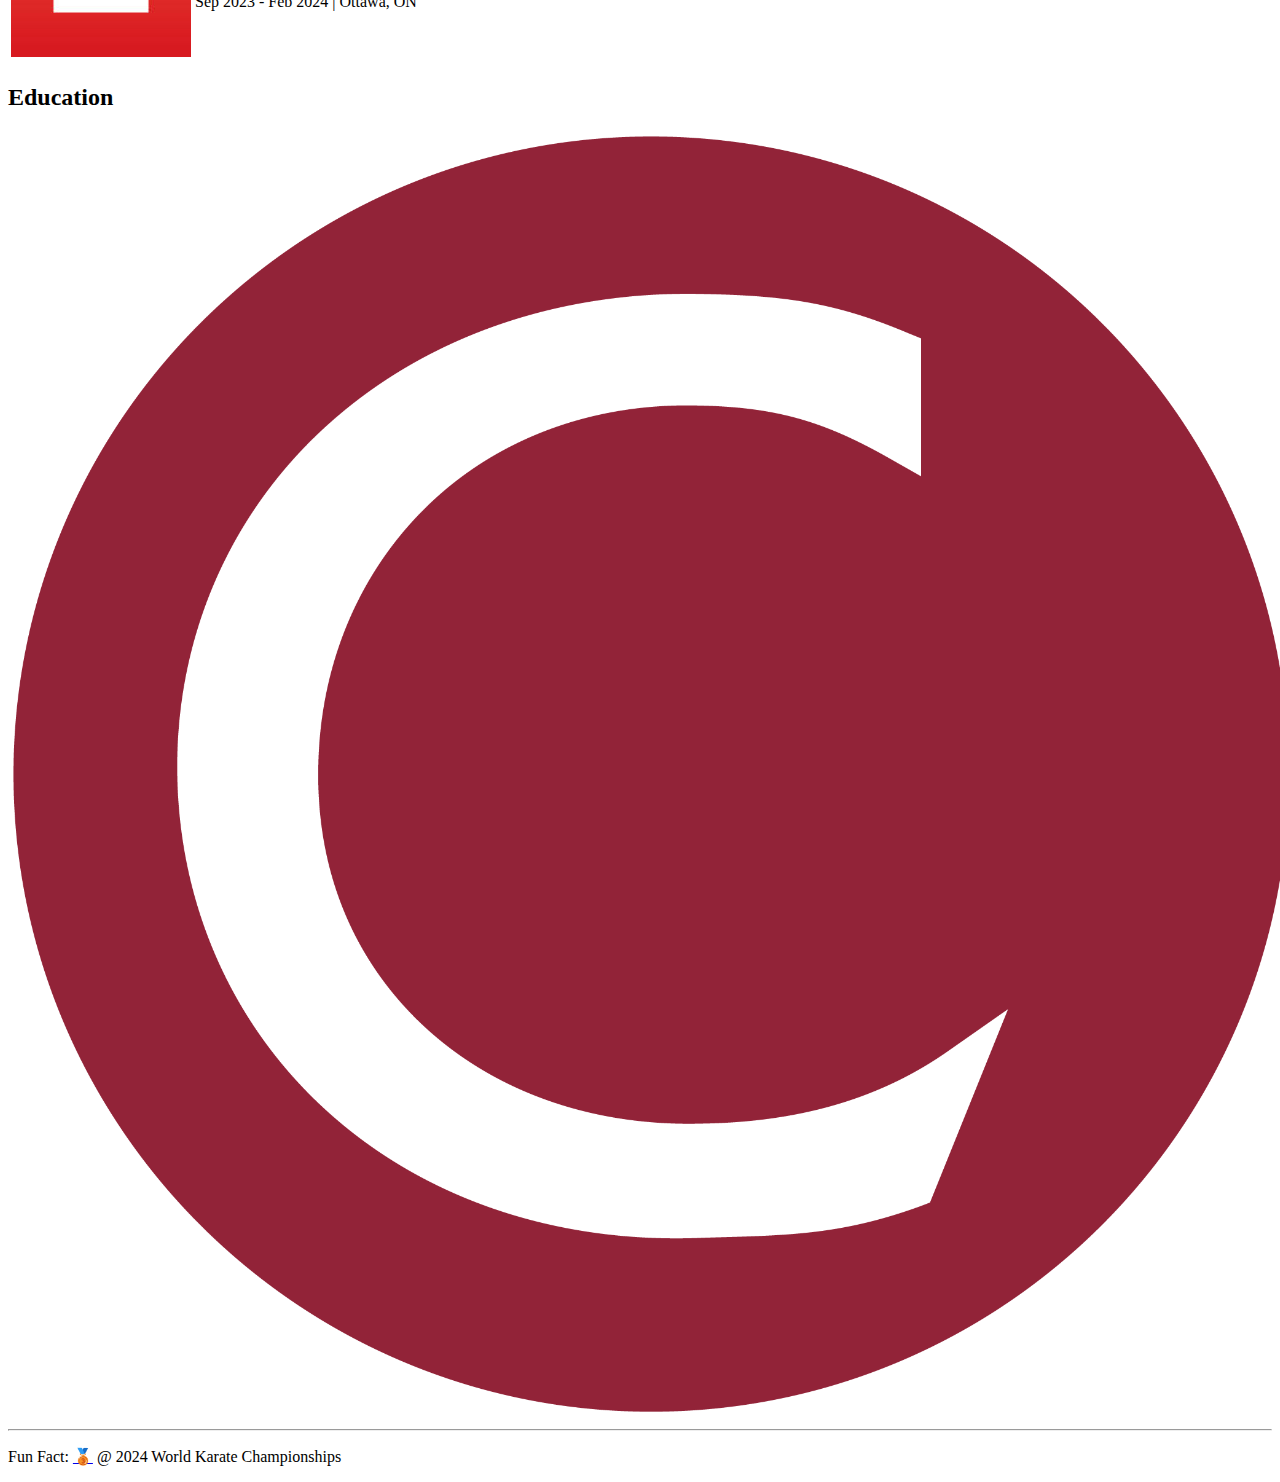
==== commit a4b5d6da: "confirm" ====
--- a/index.html
+++ b/index.html
@@ -2,7 +2,7 @@
 <html>
 <head>
     <title>Nathan Au</title>
-    <link rel="stylesheet" href="style.css">
+    <link rel="stylesheet" href="test1.css">
     <script src="script.js"></script> 
     <link rel="icon" type="image/x-icon" href="./assets/chickengrass.png">
 </head>
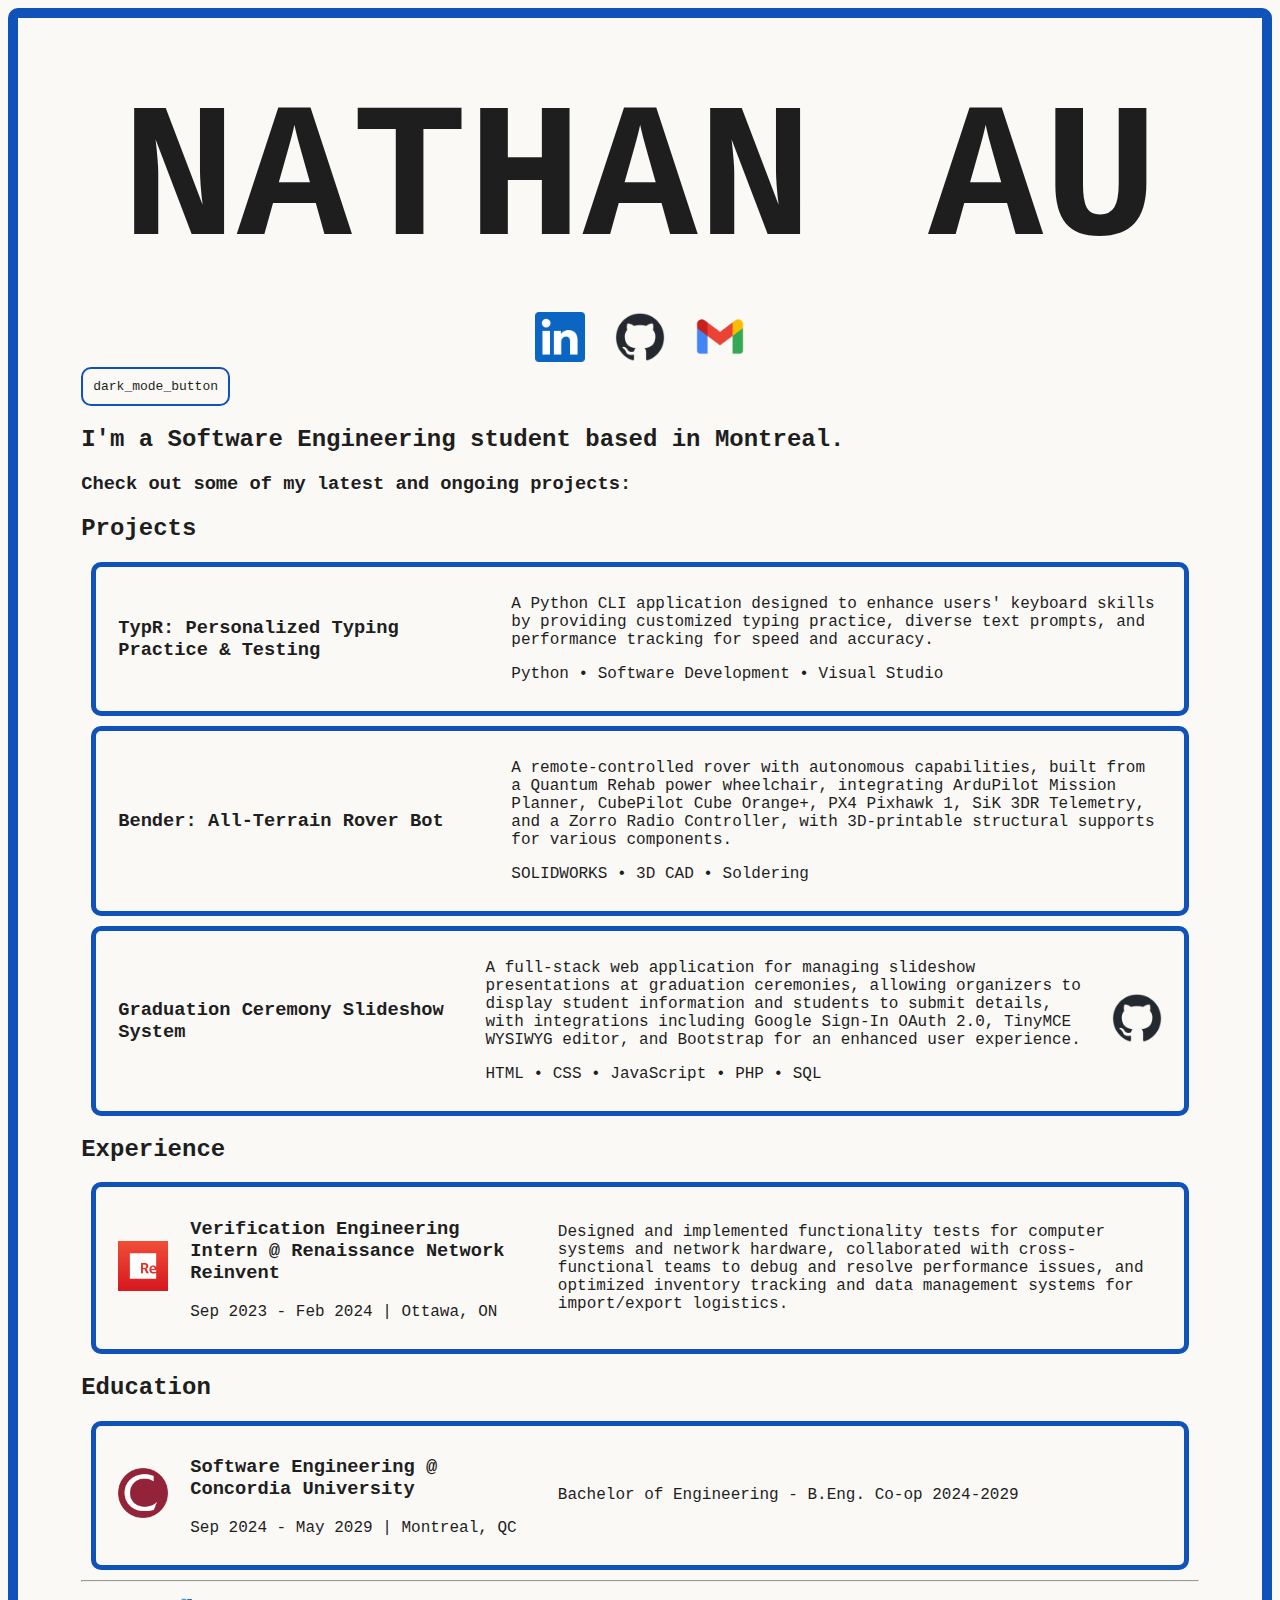
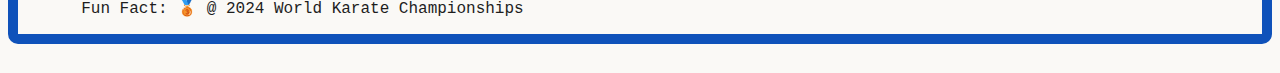
==== commit f613870a: "Link stylesheet style.css" ====
--- a/index.html
+++ b/index.html
@@ -2,7 +2,7 @@
 <html>
 <head>
     <title>Nathan Au</title>
-    <link rel="stylesheet" href="test1.css">
+    <link rel="stylesheet" href="style.css">
     <script src="script.js"></script> 
     <link rel="icon" type="image/x-icon" href="./assets/chickengrass.png">
 </head>
--- a/style.css
+++ b/style.css
@@ -0,0 +1,155 @@
+body {
+    font-family: "Lucida Console", monospace;
+    background-color: #FAF9F6; 
+    color: #1E1E1E;
+    transition: background-color 1s ease, color 1s ease;
+}
+
+.body-dark-mode {
+    background-color: #1E1E1E;
+    color: #FAF9F6;
+}
+
+.portfolio-container {
+    padding-left: 5%;
+    padding-right: 5%;
+    border: 10px solid #0F52BA;
+    border-radius: 10px;
+
+}
+
+.name-title {
+    font-size: 15vw; /* Adjust this value as needed */
+    text-align: center;
+    white-space: nowrap; /* Prevents line breaks */
+    margin: 0;
+    padding: 20px;
+    
+}
+
+.links-container {
+    display: flex;
+    justify-content: center;
+    gap: 30px;
+}
+
+.invert-colors {
+    filter: invert(100%);
+}
+
+.hide-element {
+    display: none;
+}
+
+.toggle-dark-mode-button {
+    border: 2.5px solid #0F52BA;
+    border-radius: 10px;
+    width: fit-content;
+    padding: 10px;
+    transition: transform 0.5s;
+    font-size: small;
+    text-align: center;
+}
+.toggle-dark-mode-button:hover {
+    transform: scale(1.1);
+    cursor: pointer;
+}
+
+.card {
+    border: 5px solid #0F52BA;
+    margin: 10px;
+    padding-left: 10px;
+    padding-right: 10px;
+    transition: transform 1s ease-out;
+    border-radius: 10px;
+    overflow: overlay;
+    
+    /* animation-name: blackWhite;
+    animation-iteration-count: infinite;
+    animation-duration: 5s; */
+
+}
+
+/* @keyframes blackWhite {  
+    from {  
+        border-color: #0F52BA;  
+    }
+    to {  
+        border-color: #c019a7;  
+    }
+} */
+
+
+
+.card:hover {
+    transform: scale(1.025);
+}
+
+.logo {
+    width: 50px;
+    height: 50px;
+    transition: 0.5s;
+
+}
+.clickable-logo:hover{
+
+    cursor: pointer;    
+    transform: scale(1.1);
+}
+.remove-text-decoration {
+    text-decoration: none;
+}
+
+td {
+    padding: 10px;
+}
+
+.logo-table-cell {
+    width: 5%;
+}
+.title-table-cell {
+    width: 35%;
+}
+.description-table-cell {
+    width: 60%;
+}
+
+#email-overlay {
+    position: fixed;
+    width: 100%;
+    height: 100%;
+    top: 0;
+    left: 0;
+    background-color: rgba(0,0,0,0.5);
+    display: none;
+    pointer-events: auto;
+    user-select: auto;
+}
+
+#email-envelope {
+    position: fixed;
+    background-color: #FAF9F6;
+    border: 5px solid #0F52BA;
+    color: #1E1E1E;
+    border-radius: 10px;
+    display: none;
+    top: 50%;
+    left: 50%;    
+    transform: translate(-50%, -50%);
+    pointer-events: auto;
+    user-select: all;
+    width: 50%;
+    height: 30%;
+    padding: 20px;
+    text-align: center;
+}
+
+body.email-overlay-active *:not(#email-overlay):not(#email-envelope) {
+    pointer-events: none;
+    transition: 0s;
+    user-select: none;
+}
+
+body.email-overlay-active{
+    overflow: hidden;
+}
